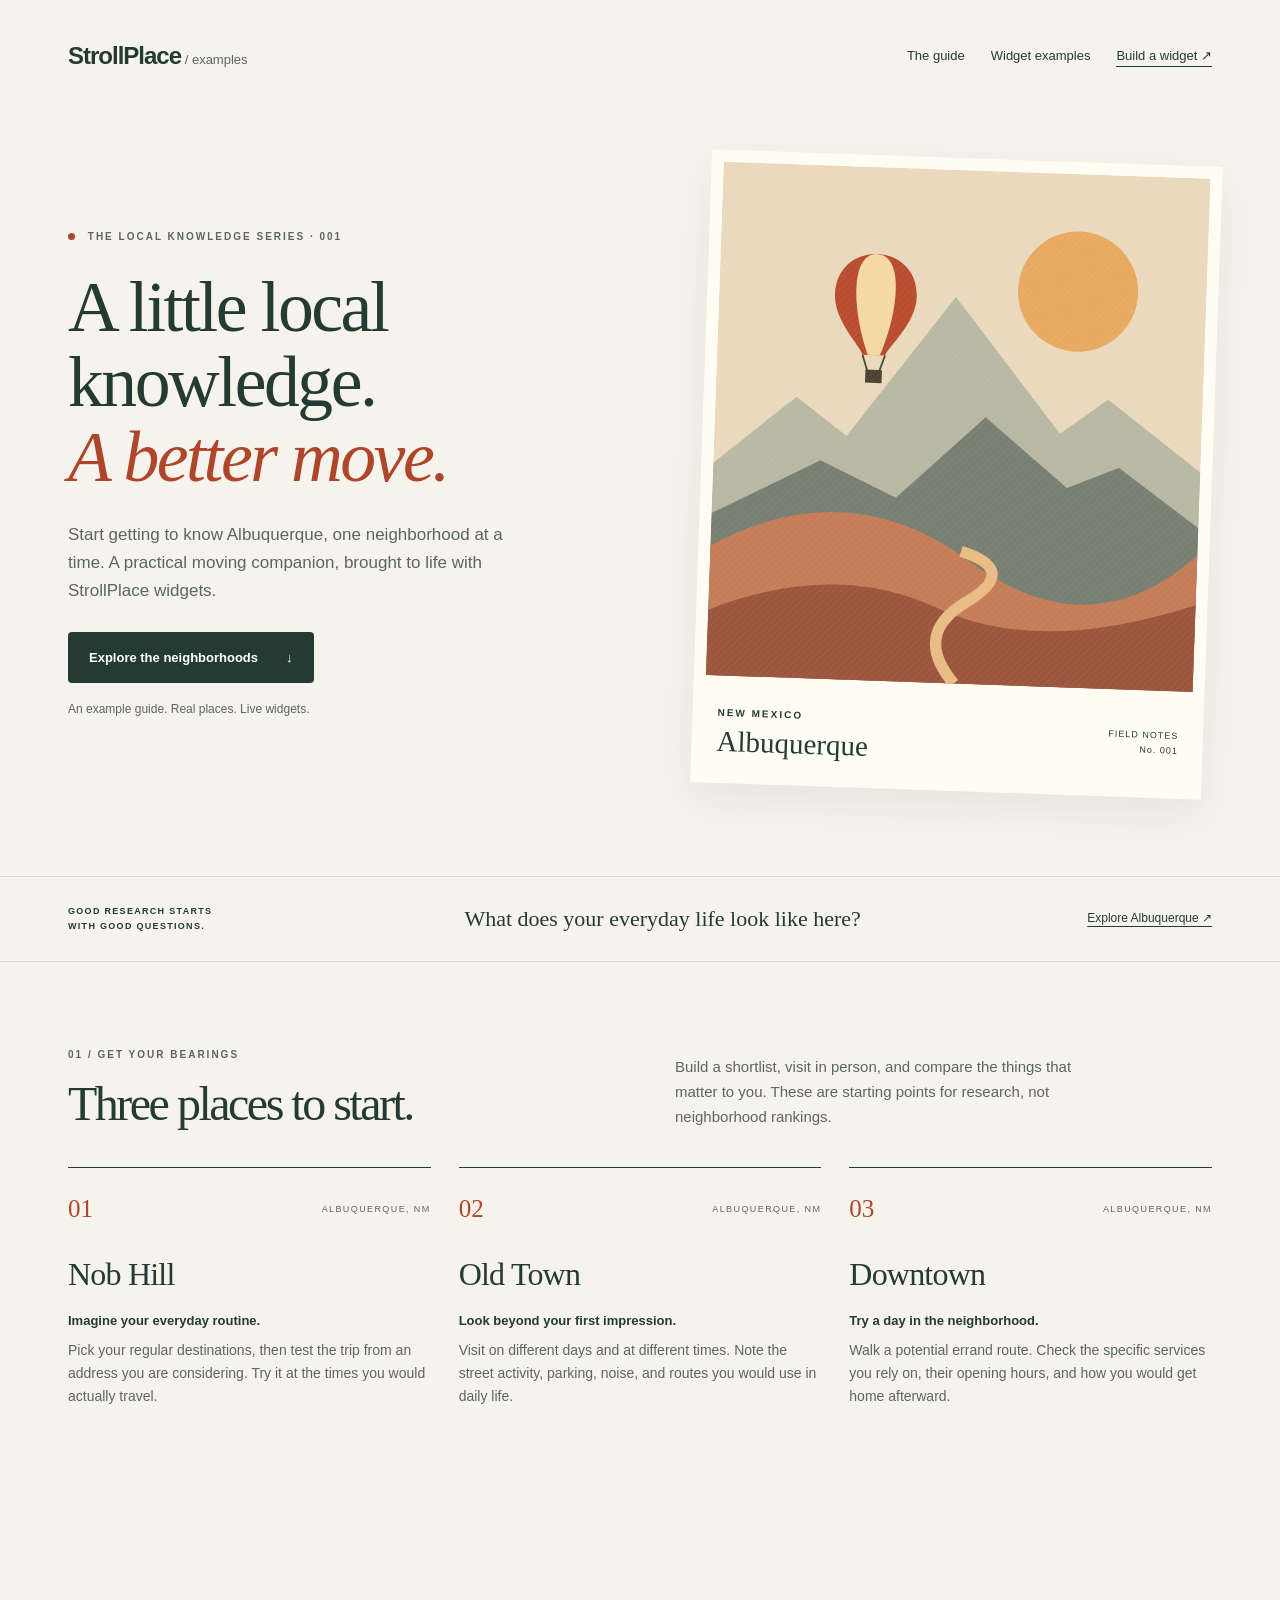
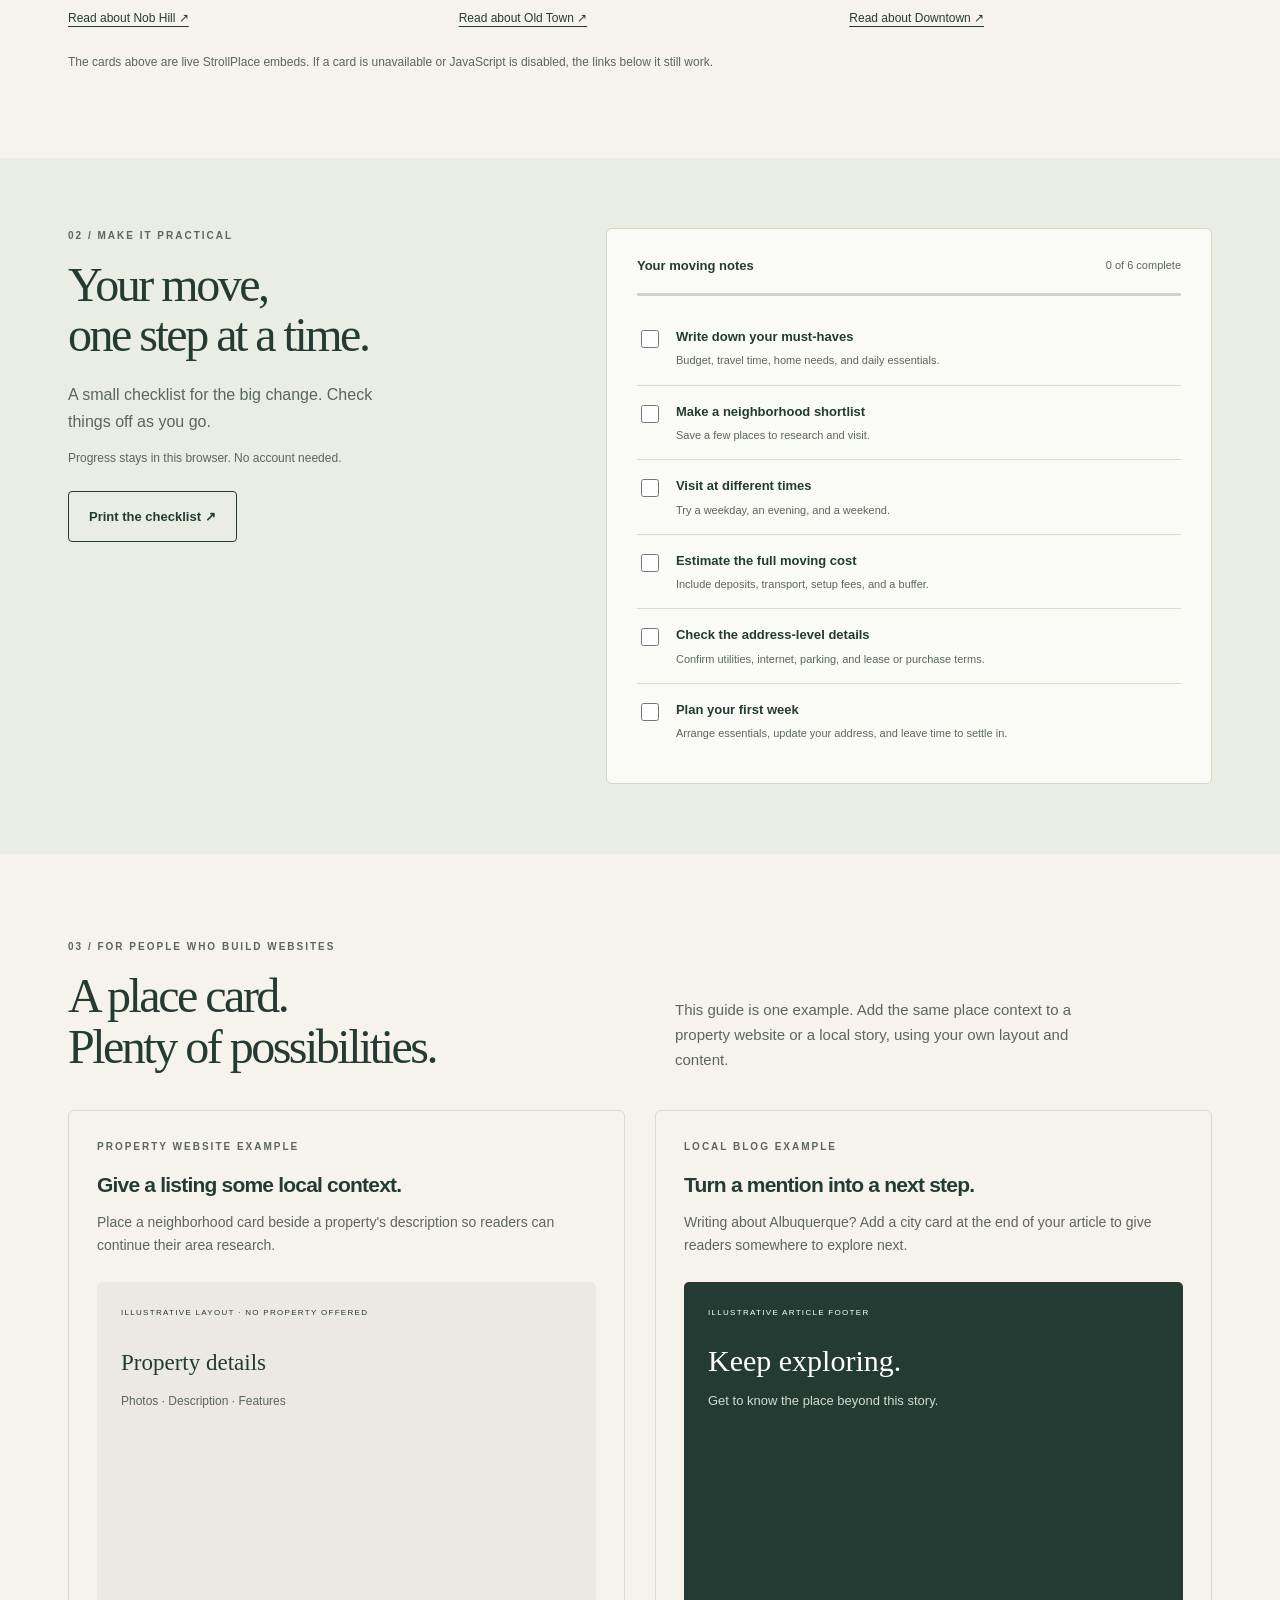
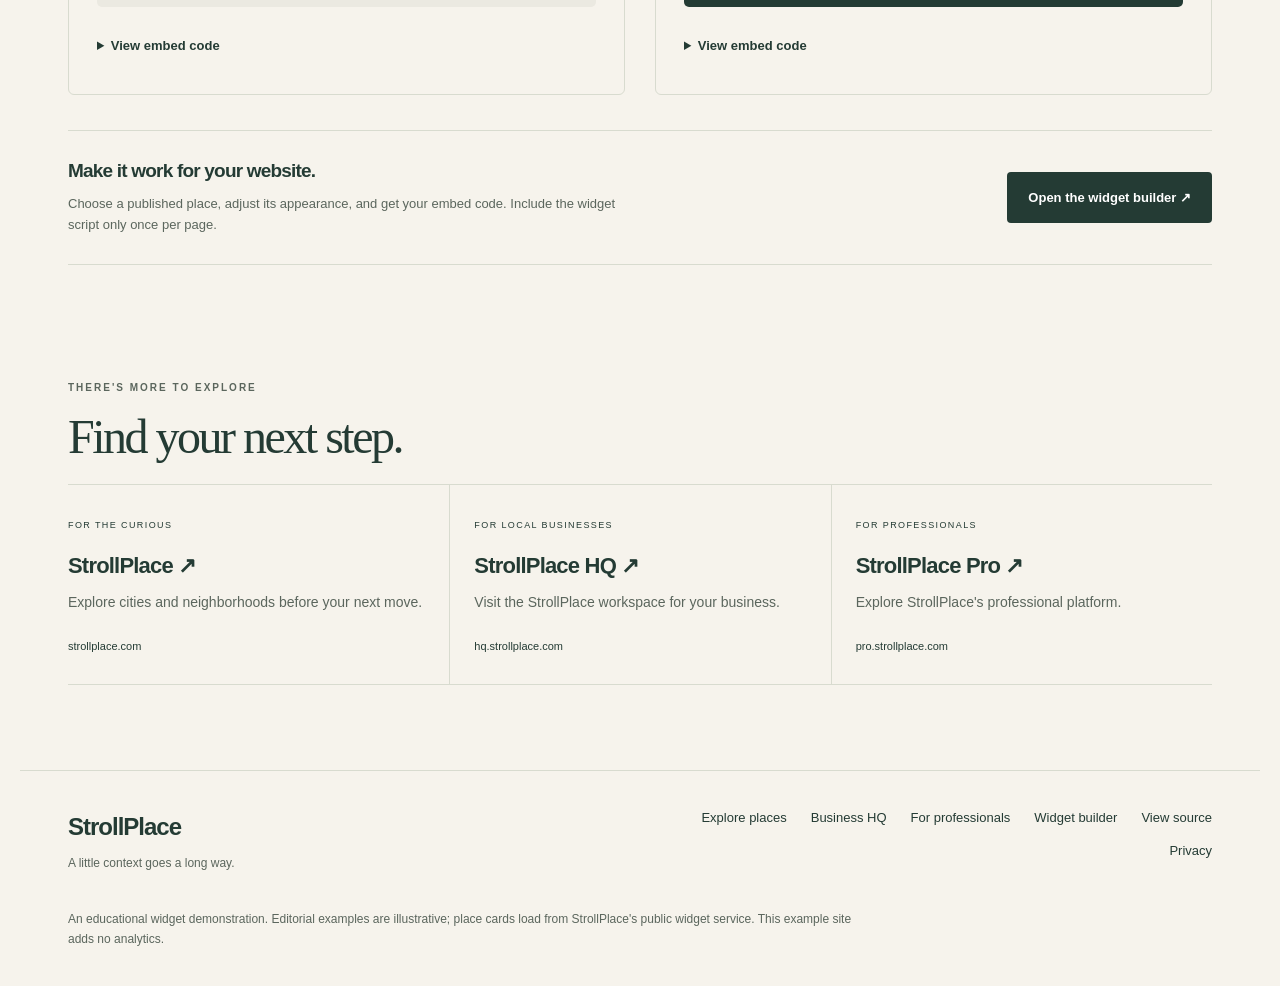
==== index.html @ fcd5c99a "Add Albuquerque moving guide and live widget examples" ====
<!doctype html>
<html lang="en">
<head>
  <meta charset="utf-8">
  <meta name="viewport" content="width=device-width, initial-scale=1">
  <meta name="description" content="Explore Albuquerque with live StrollPlace city and neighborhood widgets. Try a moving checklist and see copyable examples for guides, property websites, and local blogs.">
  <meta name="theme-color" content="#f6f3ec">
  <meta property="og:title" content="A little local knowledge. | StrollPlace Widget Examples">
  <meta property="og:description" content="An Albuquerque moving guide, a practical checklist, and live place widgets you can try on your own website.">
  <meta property="og:type" content="website">
  <title>Albuquerque Moving Guide & Widget Examples | StrollPlace</title>
  <link rel="stylesheet" href="./styles.css">
  <script src="./script.js" defer></script>
  <script src="https://widgets.strollplace.com/v1/widget.js" async></script>
</head>
<body>
<a class="skip" href="#main">Skip to content</a>
<header class="site-header wrap">
  <a class="wordmark" href="https://strollplace.com">StrollPlace<span> / examples</span></a>
  <nav aria-label="Main navigation"><a href="#neighborhoods">The guide</a><a href="#examples">Widget examples</a><a class="nav-cta" href="https://dev.strollplace.com">Build a widget ↗</a></nav>
</header>
<main id="main">
<section class="hero wrap" aria-labelledby="hero-title">
  <div class="hero-copy"><p class="eyebrow"><span class="dot"></span> THE LOCAL KNOWLEDGE SERIES · 001</p>
    <h1 id="hero-title">A little local<br>knowledge.<br><em>A better move.</em></h1>
    <p class="intro">Start getting to know Albuquerque, one neighborhood at a time. A practical moving companion, brought to life with StrollPlace widgets.</p>
    <a class="button primary" href="#neighborhoods">Explore the neighborhoods <span aria-hidden="true">↓</span></a>
    <p class="small hero-note">An example guide. Real places. Live widgets.</p>
  </div>
  <div class="postcard">
    <svg class="landscape" viewBox="0 0 560 590" role="img" aria-labelledby="landscape-title">
      <title id="landscape-title">Illustration of a hot-air balloon above a desert mountain landscape</title>
      <defs><pattern id="lines" width="8" height="8" patternUnits="userSpaceOnUse"><path d="M0 8 8 0" stroke="#fff" opacity=".08"/></pattern></defs>
      <path fill="#ead9bd" d="M0 0h560v590H0z"/><circle cx="412" cy="135" r="69" fill="#e8aa61"/>
      <path fill="#b9b8a3" d="m0 346 93-79 59 43 120-164 125 153 54-41 109 80v252H0z"/>
      <path fill="#787f73" d="m0 404 123-65 88 40 100-96 96 78 59-25 94 66v188H0z"/>
      <path fill="#c47d58" d="M0 441q155-90 298 8t262-16v157H0z"/><path fill="#9d563e" d="M0 515q144-62 263-11t297-14v100H0z"/>
      <path d="M285 590q-50-55 11-94t-8-58" fill="none" stroke="#e8bc84" stroke-width="13"/>
      <g transform="translate(133 100)"><path d="M0 48C0-16 94-16 94 48c0 30-30 57-34 68H34C30 105 0 78 0 48" fill="#b94d30"/><path d="M47 0C16 0 20 65 40 116h14C74 65 78 0 47 0" fill="#f5d9a3"/><path d="m34 116 6 18m20-18-6 18" stroke="#4b4134" stroke-width="2"/><path fill="#4b4134" d="M38 133h19v15H38z"/></g>
      <path fill="url(#lines)" d="M0 0h560v590H0z"/>
    </svg>
    <div class="postcard-label"><div><span class="eyebrow">NEW MEXICO</span><strong>Albuquerque</strong></div><span class="edition">FIELD NOTES<br>No. 001</span></div>
  </div>
</section>
<div class="intro-strip"><div class="wrap strip-inner"><span>GOOD RESEARCH STARTS WITH GOOD QUESTIONS.</span><p>What does your everyday life look like here?</p><a href="https://strollplace.com/albuquerque-nm">Explore Albuquerque ↗</a></div></div>
<section id="neighborhoods" class="wrap section">
  <div class="section-heading"><div><p class="eyebrow">01 / GET YOUR BEARINGS</p><h2>Three places to start.</h2></div><p>Build a shortlist, visit in person, and compare the things that matter to you. These are starting points for research, not neighborhood rankings.</p></div>
  <div class="neighborhood-grid">
    <article class="neighborhood"><div class="place-number">01 <span>ALBUQUERQUE, NM</span></div><h3>Nob Hill</h3><p class="question">Imagine your everyday routine.</p><p>Pick your regular destinations, then test the trip from an address you are considering. Try it at the times you would actually travel.</p><div class="widget-frame"><strollplace-widget widget-type="place-card" place-type="neighborhood" place-id="5820dd90-1891-58bc-a921-c5deae99c346" theme="light" variant="standard" radius="12"></strollplace-widget></div><a class="fallback-link" href="https://strollplace.com/albuquerque-nm/neighborhoods/nob-hill-albuquerque-nm">Read about Nob Hill ↗</a></article>
    <article class="neighborhood"><div class="place-number">02 <span>ALBUQUERQUE, NM</span></div><h3>Old Town</h3><p class="question">Look beyond your first impression.</p><p>Visit on different days and at different times. Note the street activity, parking, noise, and routes you would use in daily life.</p><div class="widget-frame"><strollplace-widget widget-type="place-card" place-type="neighborhood" place-id="51de56b8-9847-500f-ab37-e0d767852e94" theme="light" variant="standard" radius="12"></strollplace-widget></div><a class="fallback-link" href="https://strollplace.com/albuquerque-nm/neighborhoods/old-town-albuquerque-nm">Read about Old Town ↗</a></article>
    <article class="neighborhood"><div class="place-number">03 <span>ALBUQUERQUE, NM</span></div><h3>Downtown</h3><p class="question">Try a day in the neighborhood.</p><p>Walk a potential errand route. Check the specific services you rely on, their opening hours, and how you would get home afterward.</p><div class="widget-frame"><strollplace-widget widget-type="place-card" place-type="neighborhood" place-id="05f56903-117e-5a38-bb34-1b8cd160d97c" theme="light" variant="standard" radius="12"></strollplace-widget></div><a class="fallback-link" href="https://strollplace.com/albuquerque-nm/neighborhoods/downtown-albuquerque-nm">Read about Downtown ↗</a></article>
  </div>
  <p class="small">The cards above are live StrollPlace embeds. If a card is unavailable or JavaScript is disabled, the links below it still work.</p>
</section>
<section class="checklist-section"><div class="wrap checklist-layout">
  <div><p class="eyebrow">02 / MAKE IT PRACTICAL</p><h2>Your move,<br>one step at a time.</h2><p>A small checklist for the big change. Check things off as you go.</p><p id="storage-note" class="small">Progress stays in this browser. No account needed.</p><button class="button secondary" id="print" type="button">Print the checklist ↗</button></div>
  <div class="checklist"><div class="progress-label"><strong>Your moving notes</strong><span id="progress" role="status" aria-live="polite">0 of 6 complete</span></div><progress id="progress-bar" max="6" value="0" aria-label="Moving checklist completion"></progress>
    <label><input type="checkbox" data-task="priorities"><span><strong>Write down your must-haves</strong><small>Budget, travel time, home needs, and daily essentials.</small></span></label>
    <label><input type="checkbox" data-task="shortlist"><span><strong>Make a neighborhood shortlist</strong><small>Save a few places to research and visit.</small></span></label>
    <label><input type="checkbox" data-task="visit"><span><strong>Visit at different times</strong><small>Try a weekday, an evening, and a weekend.</small></span></label>
    <label><input type="checkbox" data-task="budget"><span><strong>Estimate the full moving cost</strong><small>Include deposits, transport, setup fees, and a buffer.</small></span></label>
    <label><input type="checkbox" data-task="details"><span><strong>Check the address-level details</strong><small>Confirm utilities, internet, parking, and lease or purchase terms.</small></span></label>
    <label><input type="checkbox" data-task="plan"><span><strong>Plan your first week</strong><small>Arrange essentials, update your address, and leave time to settle in.</small></span></label>
    <noscript><p>Printing and browser saving require JavaScript. You can still use these checkboxes while this page is open.</p></noscript>
  </div>
</div></section>
<section id="examples" class="wrap section">
  <div class="section-heading"><div><p class="eyebrow">03 / FOR PEOPLE WHO BUILD WEBSITES</p><h2>A place card.<br>Plenty of possibilities.</h2></div><p>This guide is one example. Add the same place context to a property website or a local story, using your own layout and content.</p></div>
  <div class="examples-grid">
    <article class="example"><p class="eyebrow">PROPERTY WEBSITE EXAMPLE</p><h3>Give a listing some local context.</h3><p>Place a neighborhood card beside a property's description so readers can continue their area research.</p><div class="example-preview"><span class="sample-label">ILLUSTRATIVE LAYOUT · NO PROPERTY OFFERED</span><div class="property-placeholder" aria-hidden="true"><span>Property details</span><span>Photos · Description · Features</span></div><strollplace-widget widget-type="place-card" place-type="neighborhood" place-id="5820dd90-1891-58bc-a921-c5deae99c346" theme="light" variant="compact" radius="8"></strollplace-widget></div><details><summary>View embed code</summary><pre><code>&lt;strollplace-widget
  widget-type="place-card"
  place-type="neighborhood"
  place-id="5820dd90-1891-58bc-a921-c5deae99c346"
  theme="light"
  variant="compact"
  radius="8"
&gt;&lt;/strollplace-widget&gt;
&lt;script src="https://widgets.strollplace.com/v1/widget.js" async&gt;&lt;/script&gt;</code></pre><button class="copy-button" type="button">Copy embed code</button></details></article>
    <article class="example"><p class="eyebrow">LOCAL BLOG EXAMPLE</p><h3>Turn a mention into a next step.</h3><p>Writing about Albuquerque? Add a city card at the end of your article to give readers somewhere to explore next.</p><div class="example-preview dark-preview"><span class="sample-label">ILLUSTRATIVE ARTICLE FOOTER</span><h4>Keep exploring.</h4><p>Get to know the place beyond this story.</p><strollplace-widget widget-type="place-card" place-type="city" place-id="406b2202-98d1-40ee-b62e-92594467f7df" theme="dark" variant="standard" radius="8"></strollplace-widget></div><details><summary>View embed code</summary><pre><code>&lt;strollplace-widget
  widget-type="place-card"
  place-type="city"
  place-id="406b2202-98d1-40ee-b62e-92594467f7df"
  theme="dark"
  variant="standard"
  radius="8"
&gt;&lt;/strollplace-widget&gt;
&lt;script src="https://widgets.strollplace.com/v1/widget.js" async&gt;&lt;/script&gt;</code></pre><button class="copy-button" type="button">Copy embed code</button></details></article>
  </div>
  <div class="builder-callout"><div><h3>Make it work for your website.</h3><p>Choose a published place, adjust its appearance, and get your embed code. Include the widget script only once per page.</p></div><a class="button primary" href="https://dev.strollplace.com">Open the widget builder ↗</a></div>
  <p id="copy-status" class="small" role="status" aria-live="polite"></p>
</section>
<section class="destinations wrap" aria-labelledby="next-title"><p class="eyebrow">THERE'S MORE TO EXPLORE</p><h2 id="next-title">Find your next step.</h2><div class="destinations-grid"><a href="https://strollplace.com"><span>FOR THE CURIOUS</span><h3>StrollPlace ↗</h3><p>Explore cities and neighborhoods before your next move.</p><small>strollplace.com</small></a><a href="https://hq.strollplace.com"><span>FOR LOCAL BUSINESSES</span><h3>StrollPlace HQ ↗</h3><p>Visit the StrollPlace workspace for your business.</p><small>hq.strollplace.com</small></a><a href="https://pro.strollplace.com"><span>FOR PROFESSIONALS</span><h3>StrollPlace Pro ↗</h3><p>Explore StrollPlace's professional platform.</p><small>pro.strollplace.com</small></a></div></section>
</main>
<footer class="wrap site-footer"><div><a class="wordmark" href="https://strollplace.com">StrollPlace</a><p>A little context goes a long way.</p></div><nav aria-label="Footer navigation"><a href="https://strollplace.com">Explore places</a><a href="https://hq.strollplace.com">Business HQ</a><a href="https://pro.strollplace.com">For professionals</a><a href="https://dev.strollplace.com">Widget builder</a><a href="https://github.com/okua/strollplace-widget-examples">View source</a><a href="https://strollplace.com/privacy">Privacy</a></nav><p class="small footer-note">An educational widget demonstration. Editorial examples are illustrative; place cards load from StrollPlace's public widget service. This example site adds no analytics.</p></footer>
</body>
</html>
---- styles.css ----
:root {
  color-scheme: light;
  --paper: #f6f3ec;
  --ink: #243b34;
  --muted: #5b665d;
  --line: #d8dbcf;
  --accent: #af462c;
}

* {
  box-sizing: border-box;
}

html {
  scroll-behavior: smooth;
  scroll-padding-top: 30px;
}

body {
  margin: 0;
  background: var(--paper);
  color: var(--ink);
  font-family: Arial, Helvetica, sans-serif;
  font-size: 16px;
  line-height: 1.65;
}

a {
  color: inherit;
  text-underline-offset: 4px;
}

a:hover {
  text-decoration-thickness: 2px;
}

button, input {
  font: inherit;
}

button, a {
  -webkit-tap-highlight-color: transparent;
}

:focus-visible {
  outline: 3px solid var(--accent);
  outline-offset: 5px;
}

.wrap {
  max-width: 1240px;
  margin: auto;
  padding-inline: 48px;
}

.skip {
  position: absolute;
  top: -90px;
  left: 16px;
  padding: 12px;
  background: white;
  z-index: 10;
}

.skip:focus {
  top: 10px;
}

.site-header {
  display: flex;
  justify-content: space-between;
  align-items: center;
  min-height: 112px;
  gap: 24px;
}

.wordmark {
  font-size: 24px;
  font-weight: 800;
  text-decoration: none;
  letter-spacing: -1px;
}

.wordmark span {
  font-size: 13px;
  color: var(--muted);
  font-weight: 400;
  letter-spacing: 0;
}

nav {
  display: flex;
  flex-wrap: wrap;
  gap: 26px;
  font-size: 13px;
}

nav a {
  text-decoration: none;
}

.nav-cta {
  border-bottom: 1px solid var(--ink);
}

.hero {
  display: grid;
  grid-template-columns: 1.1fr 1fr;
  gap: 70px;
  padding-top: 46px;
  padding-bottom: 85px;
  align-items: center;
}

.eyebrow {
  font-size: 10px;
  font-weight: 700;
  letter-spacing: 2px;
  line-height: 1.6;
}

.dot {
  display: inline-block;
  width: 7px;
  height: 7px;
  margin-right: 8px;
  border-radius: 50%;
  background: var(--accent);
}

h1, h2, h3, h4, p {
  margin: 0;
}

h1, h2 {
  font-family: Georgia, "Times New Roman", serif;
  font-weight: 400;
  letter-spacing: -2.5px;
  line-height: 1.05;
}

h1 {
  font-size: clamp(48px, 5.6vw, 78px);
  margin: 25px 0;
}

h1 em {
  color: var(--accent);
  font-weight: 400;
}

h2 {
  font-size: 48px;
  margin: 16px 0 22px;
}

h3 {
  font-size: 25px;
  line-height: 1.25;
  letter-spacing: -0.8px;
}

p {
  color: var(--muted);
}

.intro {
  max-width: 440px;
  font-size: 17px;
  margin-bottom: 27px;
}

.button {
  display: inline-flex;
  justify-content: center;
  align-items: center;
  gap: 28px;
  padding: 14px 20px;
  border: 1px solid transparent;
  font-size: 13px;
  font-weight: 700;
  text-decoration: none;
  cursor: pointer;
  border-radius: 4px;
}

.primary {
  background: var(--ink);
  color: #fff;
}

.primary:hover {
  background: #365547;
}

.secondary {
  border-color: var(--ink);
  color: var(--ink);
  background: transparent;
  margin-top: 22px;
}

.small {
  font-size: 12px;
}

.hero-note {
  margin-top: 17px;
}

.postcard {
  position: relative;
  transform: rotate(2deg);
  padding: 12px;
  background: #fffcf4;
  box-shadow: 0 16px 45px rgba(36, 59, 52, 0.0784313725);
}

.landscape {
  width: 100%;
  display: block;
  aspect-ratio: 560/590;
}

.postcard-label {
  display: flex;
  justify-content: space-between;
  align-items: center;
  padding: 22px 13px 12px;
}

.postcard-label strong {
  display: block;
  font-family: Georgia, serif;
  font-size: 29px;
  font-weight: 400;
  line-height: 1.2;
}

.edition {
  font-size: 9px;
  letter-spacing: 1px;
  text-align: right;
}

.intro-strip {
  border-block: 1px solid var(--line);
}

.strip-inner {
  display: flex;
  gap: 26px;
  align-items: center;
  padding-block: 24px;
  justify-content: space-between;
}

.strip-inner > span {
  font-size: 9px;
  letter-spacing: 1.3px;
  font-weight: 700;
  max-width: 170px;
}

.strip-inner p {
  font-family: Georgia, serif;
  font-size: 22px;
  color: var(--ink);
}

.strip-inner a {
  font-size: 12px;
  white-space: nowrap;
}

.section {
  padding-block: 85px;
}

.section-heading {
  display: grid;
  grid-template-columns: 1fr 1fr;
  gap: 70px;
  align-items: end;
  margin-bottom: 38px;
}

.section-heading h2 {
  margin-bottom: 0;
}

.section-heading > p {
  max-width: 430px;
  font-size: 15px;
}

.neighborhood-grid {
  display: grid;
  grid-template-columns: repeat(3, 1fr);
  gap: 28px;
  margin-bottom: 22px;
}

.neighborhood {
  border-top: 1px solid var(--ink);
  padding-top: 20px;
}

.place-number {
  display: flex;
  align-items: center;
  justify-content: space-between;
  font-family: Georgia, serif;
  font-size: 25px;
  color: var(--accent);
  margin-bottom: 24px;
}

.place-number span {
  font: 9px Arial, sans-serif;
  letter-spacing: 1.4px;
  color: var(--muted);
}

.neighborhood h3 {
  font-family: Georgia, serif;
  font-size: 32px;
  font-weight: 400;
}

.neighborhood .question {
  color: var(--ink);
  font-size: 13px;
  font-weight: 700;
  margin: 16px 0 8px;
}

.neighborhood > p {
  font-size: 14px;
}

.widget-frame {
  margin-top: 24px;
  min-height: 165px;
}

strollplace-widget {
  display: block;
  min-width: 0;
}

.fallback-link {
  display: inline-block;
  font-size: 12px;
  margin-top: 12px;
}

.checklist-section {
  background: #e9ede3;
  padding-block: 70px;
}

.checklist-layout {
  display: grid;
  grid-template-columns: 0.85fr 1.15fr;
  gap: 90px;
}

.checklist-layout > div > p:not(.eyebrow) {
  max-width: 340px;
}

#storage-note {
  margin-top: 14px;
}

.checklist {
  background: #fafbf6;
  border: 1px solid #d1d8ca;
  border-radius: 6px;
  padding: 26px 30px;
}

.progress-label {
  display: flex;
  justify-content: space-between;
  gap: 12px;
  align-items: center;
  font-size: 13px;
}

#progress {
  color: var(--muted);
  font-size: 11px;
}

progress {
  width: 100%;
  height: 5px;
  display: block;
  margin: 16px 0 14px;
  accent-color: var(--ink);
}

.checklist label {
  display: flex;
  gap: 14px;
  padding: 15px 0;
  cursor: pointer;
}

.checklist label + label {
  border-top: 1px solid var(--line);
}

.checklist input {
  width: 18px;
  height: 18px;
  flex: 0 0 18px;
  margin-top: 4px;
  accent-color: var(--ink);
}

.checklist strong {
  display: block;
  font-size: 13px;
}

.checklist small {
  display: block;
  font-size: 11px;
  color: var(--muted);
  margin-top: 4px;
}

.checklist input:checked + span strong {
  text-decoration: line-through;
  color: var(--muted);
}

.examples-grid {
  display: grid;
  grid-template-columns: 1fr 1fr;
  gap: 30px;
}

.example {
  border: 1px solid var(--line);
  border-radius: 6px;
  padding: 28px;
  min-width: 0;
}

.example h3 {
  font-size: 21px;
  margin: 17px 0 12px;
}

.example > p:not(.eyebrow) {
  font-size: 14px;
}

.example-preview {
  background: #ebe9e1;
  padding: 24px;
  margin: 25px 0 18px;
  border-radius: 5px;
  min-height: 325px;
}

.sample-label {
  display: block;
  font-size: 8px;
  letter-spacing: 1.3px;
  margin-bottom: 25px;
}

.property-placeholder {
  display: grid;
  gap: 12px;
  padding: 0 0 24px;
  font-family: Georgia, serif;
  font-size: 23px;
}

.property-placeholder span + span {
  font: 12px Arial, sans-serif;
  color: var(--muted);
}

.dark-preview {
  background: #243b34;
  color: #fff;
}

.dark-preview h4 {
  font: 30px Georgia, serif;
}

.dark-preview p {
  color: #d2dbce;
  font-size: 13px;
  margin: 12px 0 24px;
}

summary {
  cursor: pointer;
  font-size: 13px;
  font-weight: 700;
  padding: 10px 0;
}

pre {
  overflow-x: auto;
  background: #eaece5;
  padding: 16px;
  font-size: 11px;
  line-height: 1.7;
  border-radius: 4px;
}

.copy-button {
  border: 1px solid var(--ink);
  padding: 8px 14px;
  background: transparent;
  color: var(--ink);
  border-radius: 3px;
  font-size: 12px;
  cursor: pointer;
}

.builder-callout {
  margin-top: 35px;
  display: flex;
  align-items: center;
  justify-content: space-between;
  gap: 35px;
  padding: 28px 0;
  border-block: 1px solid var(--line);
}

.builder-callout h3 {
  font-size: 19px;
}

.builder-callout p {
  font-size: 13px;
  max-width: 550px;
  margin-top: 10px;
}

.builder-callout .button {
  flex-shrink: 0;
}

#copy-status {
  min-height: 20px;
  margin-top: 10px;
}

.destinations {
  padding-bottom: 85px;
}

.destinations-grid {
  display: grid;
  grid-template-columns: repeat(3, 1fr);
  border-block: 1px solid var(--line);
}

.destinations-grid > a {
  padding: 25px 24px;
  text-decoration: none;
}

.destinations-grid > a:first-child {
  padding-left: 0;
}

.destinations-grid > a + a {
  border-left: 1px solid var(--line);
}

.destinations-grid a:hover h3 {
  text-decoration: underline;
  text-underline-offset: 5px;
}

.destinations-grid span {
  font-size: 9px;
  letter-spacing: 1.4px;
}

.destinations-grid h3 {
  font-size: 22px;
  margin: 15px 0 12px;
}

.destinations-grid p {
  font-size: 14px;
  margin-bottom: 18px;
}

.destinations-grid small {
  font-size: 11px;
}

.site-footer {
  border-top: 1px solid var(--line);
  padding-block: 36px;
  display: grid;
  grid-template-columns: 1fr 1fr;
  gap: 28px;
}

.site-footer p {
  font-size: 12px;
  margin-top: 8px;
}

.site-footer nav {
  gap: 12px 24px;
  justify-content: flex-end;
  align-content: start;
}

.footer-note {
  grid-column: 1/-1;
  max-width: 800px;
}

@media (max-width: 900px) {
  .wrap {
    padding-inline: 28px;
  }
  .hero {
    gap: 30px;
  }
  .site-header {
    flex-wrap: wrap;
    padding-block: 24px;
    min-height: 0;
  }
  .neighborhood-grid {
    gap: 18px;
  }
  .checklist-layout {
    gap: 35px;
  }
  .section-heading {
    gap: 30px;
  }
  .strip-inner {
    flex-wrap: wrap;
  }
  .strip-inner p {
    font-size: 19px;
  }
  .example {
    padding: 20px;
  }
  .example-preview {
    padding: 18px;
  }
}
@media (max-width: 640px) {
  .wrap {
    padding-inline: 22px;
  }
  nav {
    gap: 19px;
    font-size: 12px;
  }
  .hero {
    grid-template-columns: 1fr;
    padding-top: 25px;
    padding-bottom: 50px;
  }
  h1 {
    font-size: 58px;
  }
  .postcard {
    max-width: 400px;
    margin: 15px auto 0;
    width: 92%;
  }
  .landscape {
    max-height: 340px;
    object-fit: cover;
  }
  .strip-inner {
    gap: 12px;
    padding-block: 22px;
  }
  .strip-inner > span {
    max-width: none;
    width: 100%;
  }
  .section {
    padding-block: 55px;
  }
  .section-heading, .checklist-layout, .examples-grid {
    grid-template-columns: 1fr;
    gap: 25px;
  }
  h2 {
    font-size: 40px;
    letter-spacing: -1.7px;
  }
  .neighborhood-grid {
    grid-template-columns: 1fr;
    gap: 35px;
  }
  .widget-frame {
    min-height: 0;
  }
  .checklist-section {
    padding-block: 45px;
  }
  .checklist {
    padding: 22px;
  }
  .progress-label {
    align-items: flex-start;
  }
  .builder-callout {
    align-items: flex-start;
    flex-direction: column;
    gap: 20px;
  }
  .destinations {
    padding-bottom: 55px;
  }
  .destinations-grid {
    grid-template-columns: 1fr;
  }
  .destinations-grid > a, .destinations-grid > a:first-child {
    padding: 24px 0;
  }
  .destinations-grid > a + a {
    border-left: 0;
    border-top: 1px solid var(--line);
  }
  .site-footer {
    grid-template-columns: 1fr;
  }
  .site-footer nav {
    justify-content: flex-start;
  }
}
@media (prefers-reduced-motion: reduce) {
  html {
    scroll-behavior: auto;
  }
}
@media print {
  body {
    background: white;
    color: black;
  }
  .site-header, .hero, .intro-strip, #neighborhoods, #examples, .destinations, .site-footer, #print, .skip {
    display: none;
  }
  .checklist-section {
    padding: 0;
    background: white;
  }
  .checklist-layout {
    display: block;
  }
  .checklist {
    margin-top: 25px;
    break-inside: avoid;
  }
  h2 {
    font-size: 32px;
  }
}
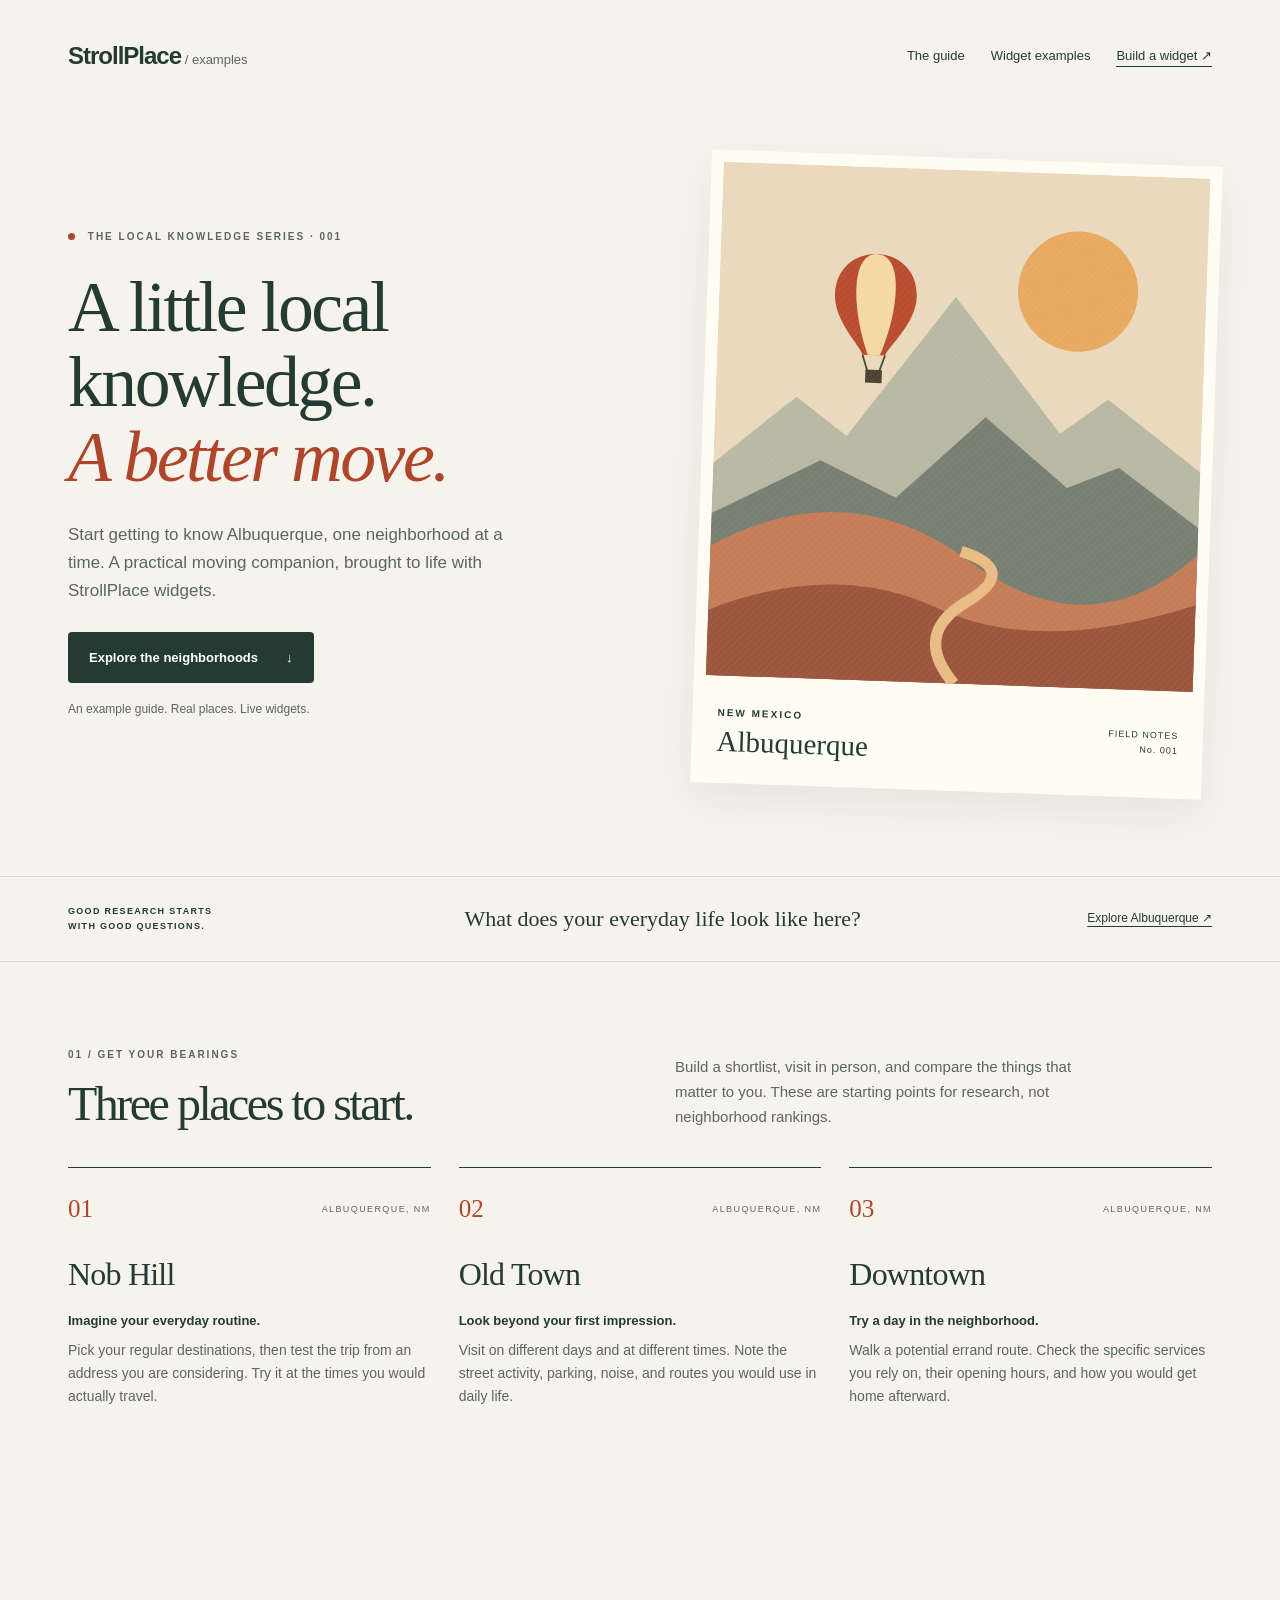
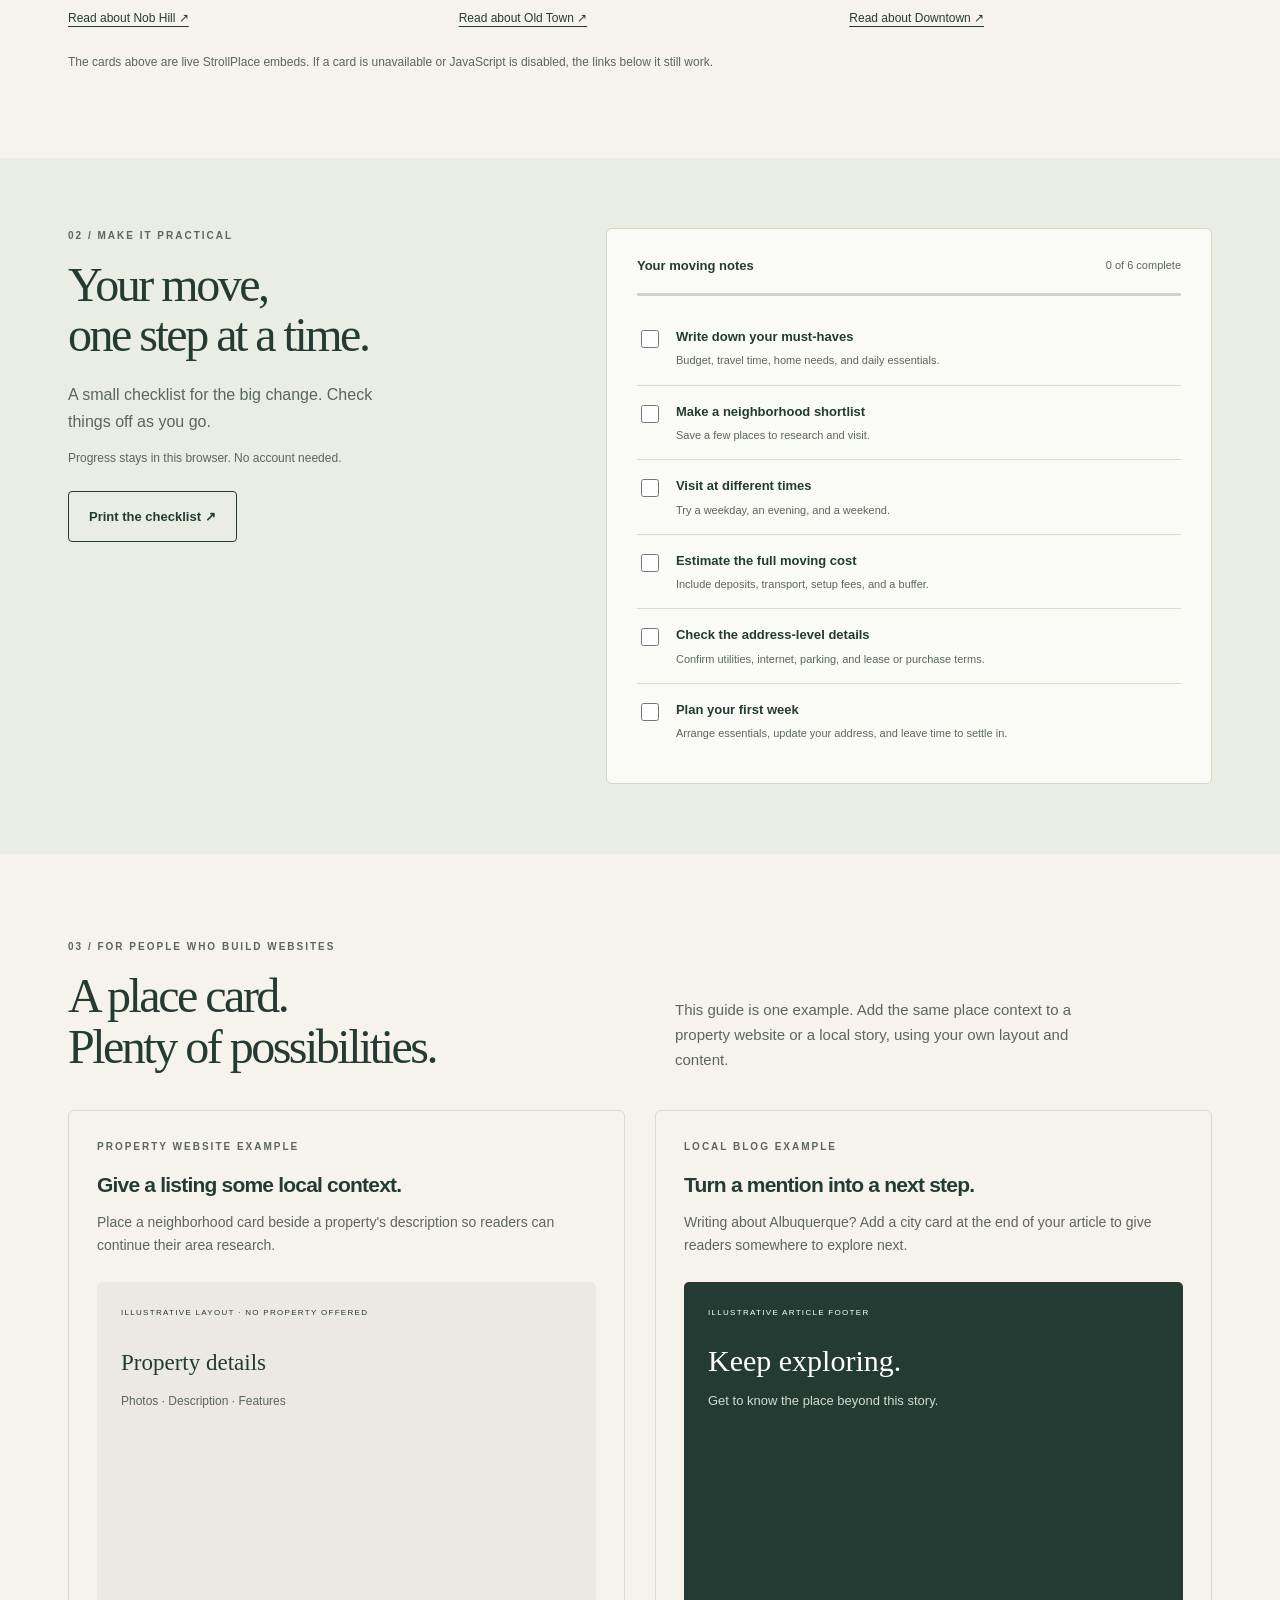
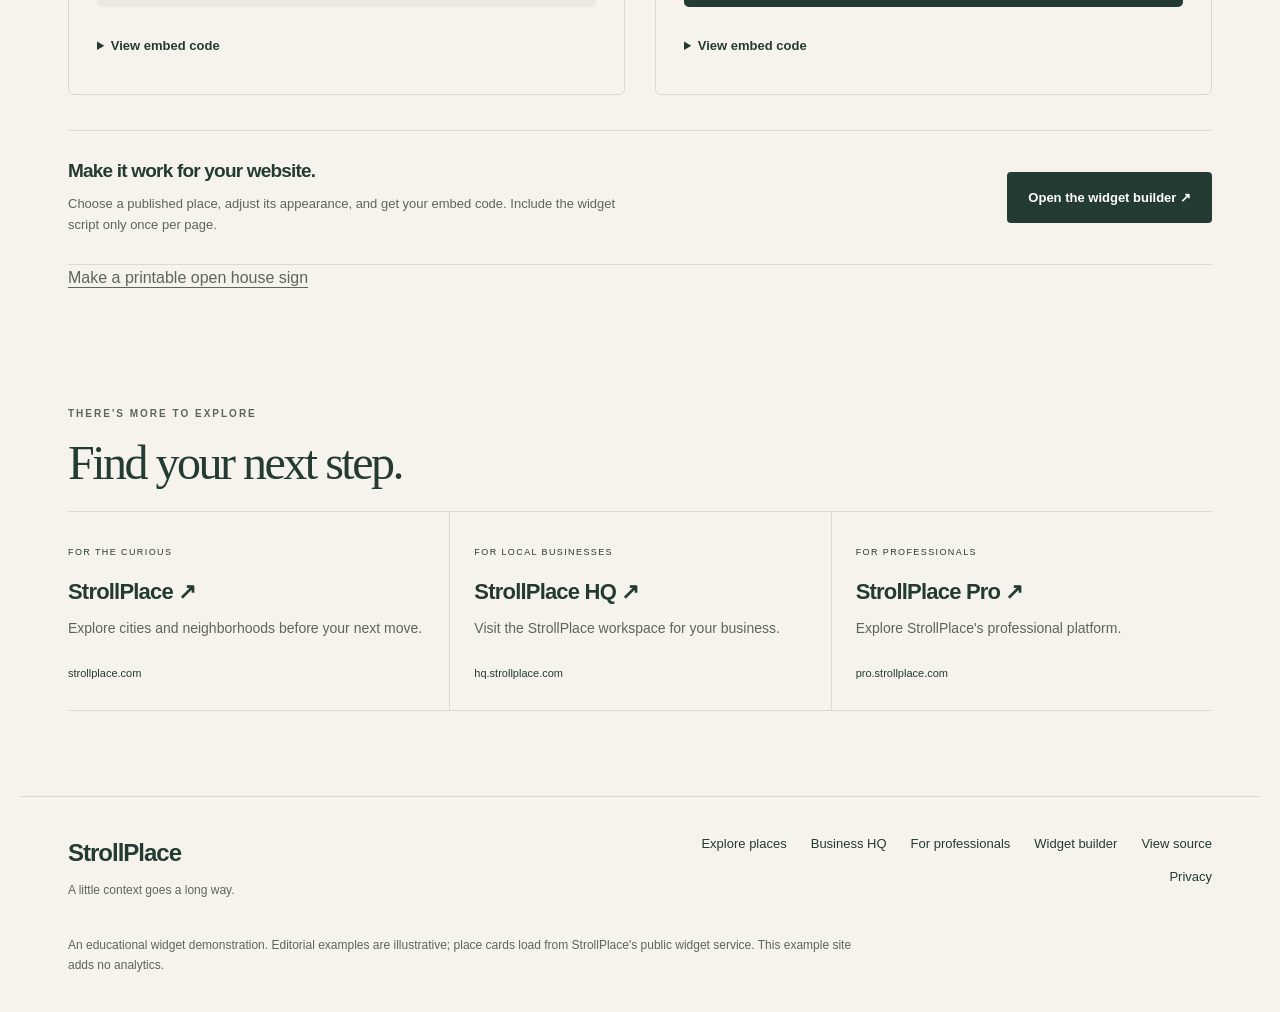
==== commit f1c9a832: "Add printable open house sign tool" ====
--- a/index.html
+++ b/index.html
@@ -87,6 +87,7 @@
 &lt;script src="https://widgets.strollplace.com/v1/widget.js" async&gt;&lt;/script&gt;</code></pre><button class="copy-button" type="button">Copy embed code</button></details></article>
   </div>
   <div class="builder-callout"><div><h3>Make it work for your website.</h3><p>Choose a published place, adjust its appearance, and get your embed code. Include the widget script only once per page.</p></div><a class="button primary" href="https://dev.strollplace.com">Open the widget builder ↗</a></div>
+  <p><a href="./open-house-sign-template.html">Make a printable open house sign</a></p>
   <p id="copy-status" class="small" role="status" aria-live="polite"></p>
 </section>
 <section class="destinations wrap" aria-labelledby="next-title"><p class="eyebrow">THERE'S MORE TO EXPLORE</p><h2 id="next-title">Find your next step.</h2><div class="destinations-grid"><a href="https://strollplace.com"><span>FOR THE CURIOUS</span><h3>StrollPlace ↗</h3><p>Explore cities and neighborhoods before your next move.</p><small>strollplace.com</small></a><a href="https://hq.strollplace.com"><span>FOR LOCAL BUSINESSES</span><h3>StrollPlace HQ ↗</h3><p>Visit the StrollPlace workspace for your business.</p><small>hq.strollplace.com</small></a><a href="https://pro.strollplace.com"><span>FOR PROFESSIONALS</span><h3>StrollPlace Pro ↗</h3><p>Explore StrollPlace's professional platform.</p><small>pro.strollplace.com</small></a></div></section>
